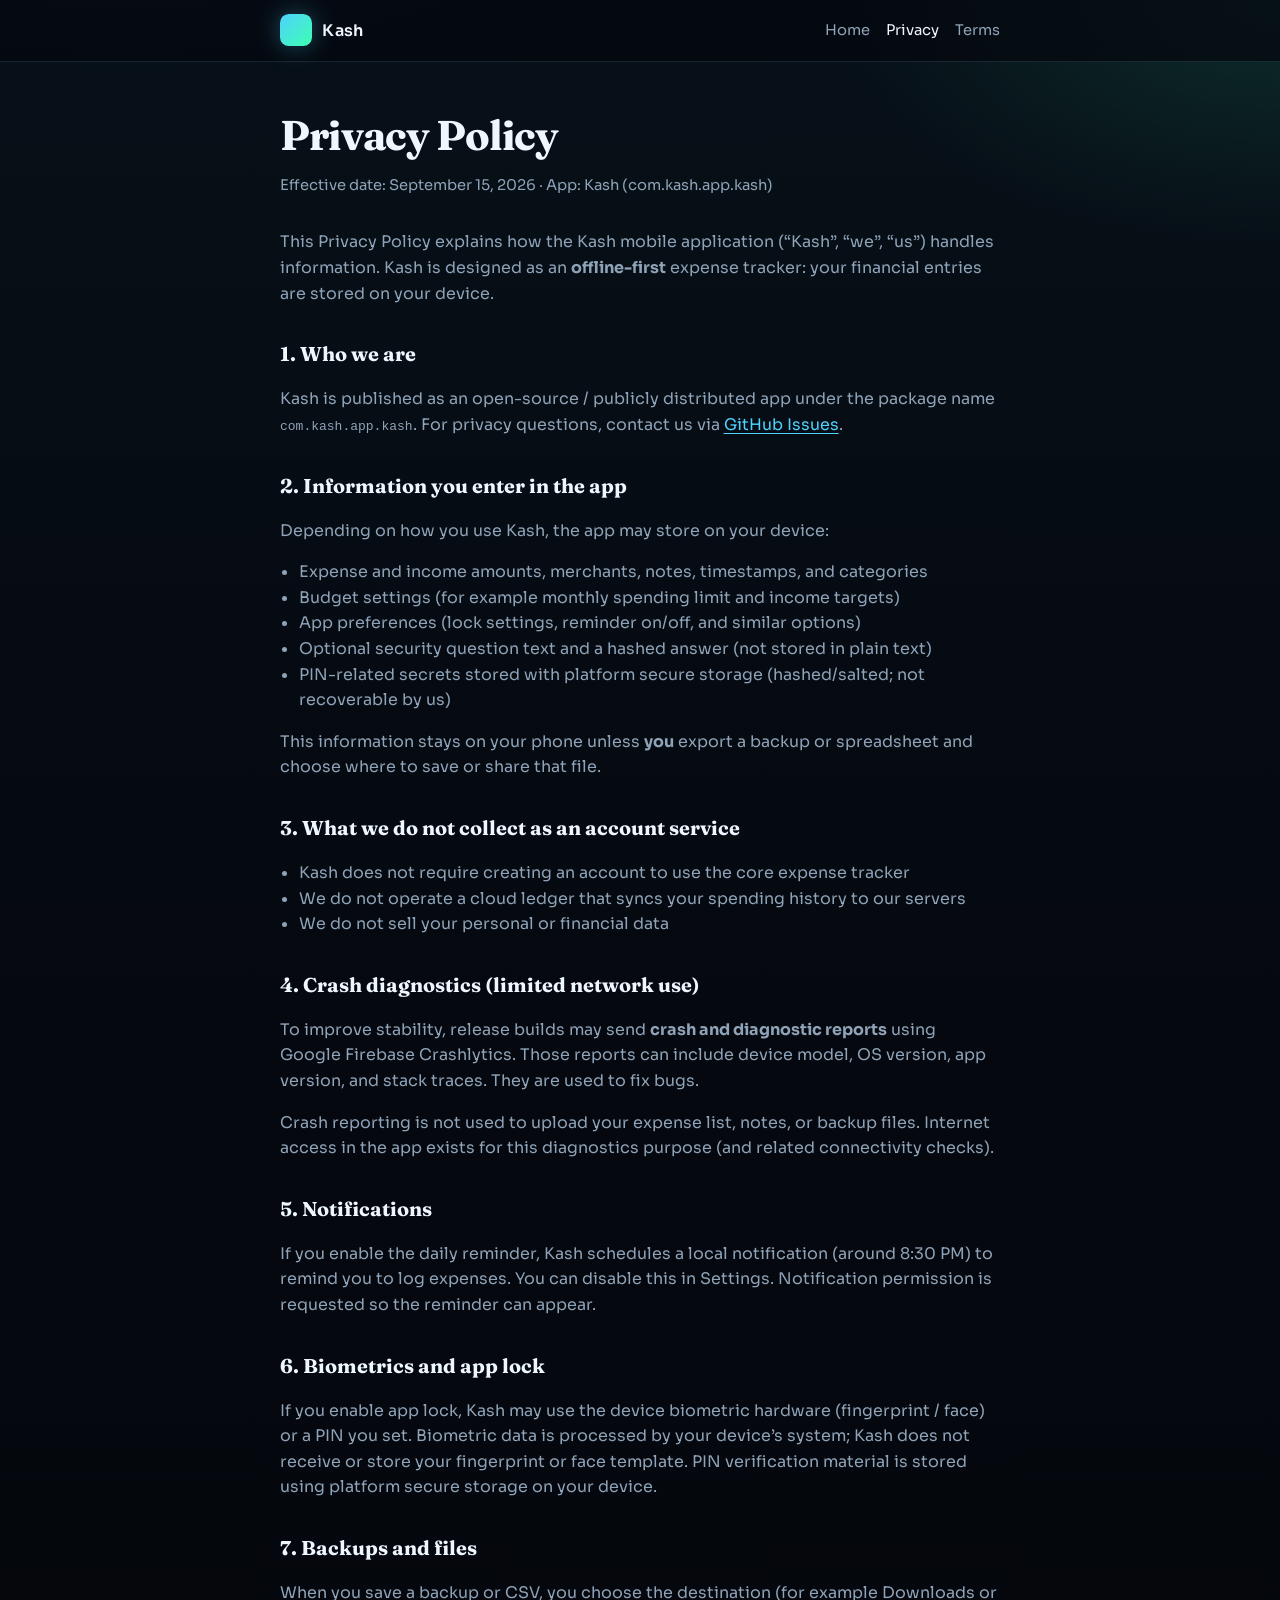
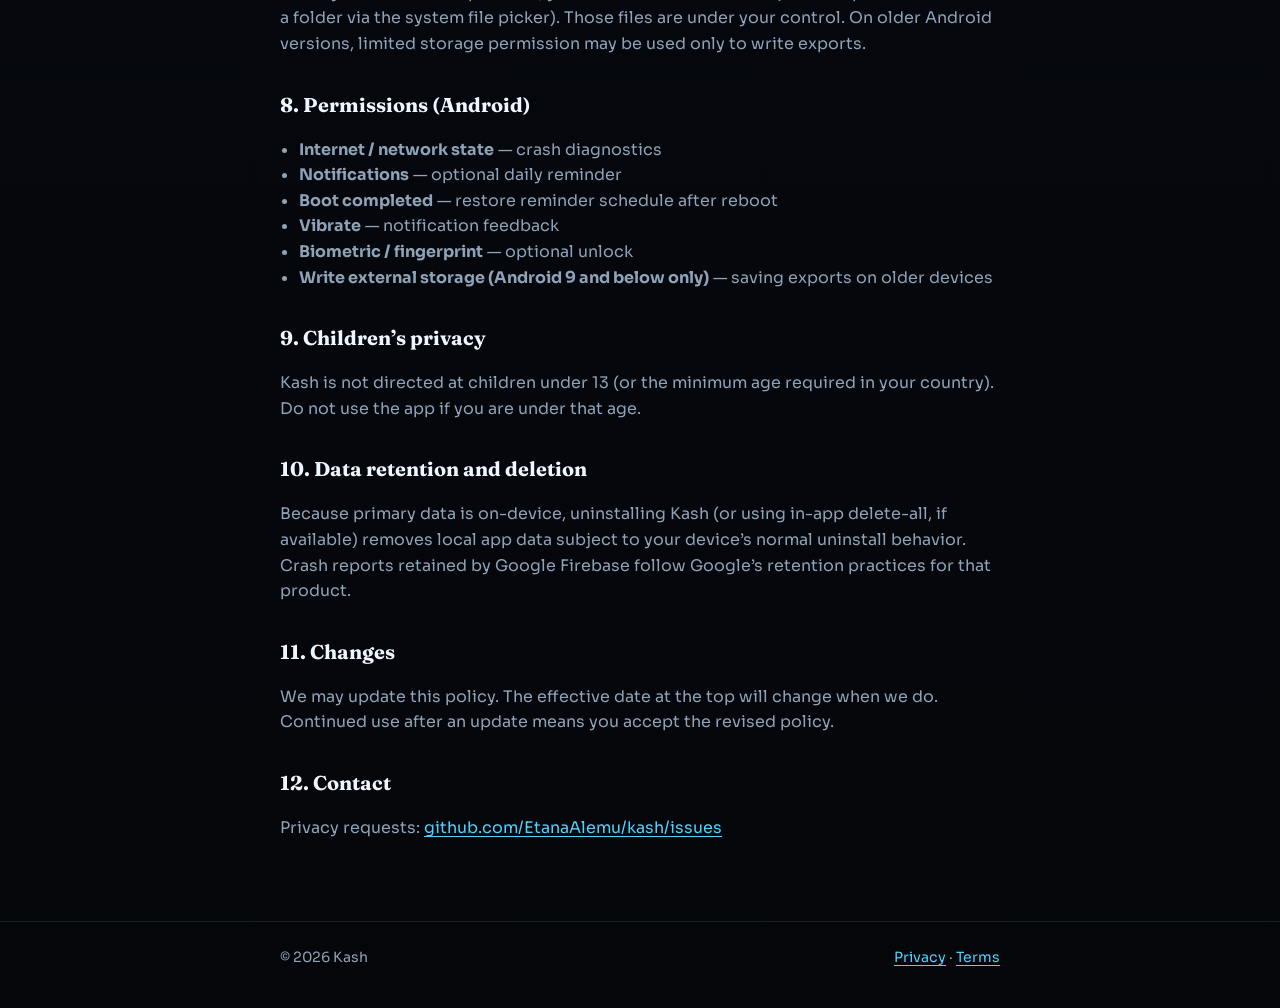
==== docs/privacy.html @ 001a1f01 "Initial public release of Kash with Play Store legal site. Offline expense tracker plus GitHub Pages" ====
<!DOCTYPE html>
<html lang="en">
<head>
  <meta charset="utf-8" />
  <meta name="viewport" content="width=device-width, initial-scale=1" />
  <title>Privacy Policy — Kash</title>
  <meta name="description" content="Privacy Policy for the Kash expense tracker app." />
  <link rel="preconnect" href="https://fonts.googleapis.com" />
  <link rel="preconnect" href="https://fonts.gstatic.com" crossorigin />
  <link href="https://fonts.googleapis.com/css2?family=Fraunces:opsz,wght@9..144,500;9..144,600&family=Sora:wght@400;500;600&display=swap" rel="stylesheet" />
  <link rel="stylesheet" href="styles.css" />
</head>
<body>
  <header class="site-header">
    <div class="wrap nav">
      <a class="brand" href="./">
        <span class="brand-mark" aria-hidden="true"></span>
        Kash
      </a>
      <nav class="nav-links" aria-label="Primary">
        <a href="./">Home</a>
        <a href="./privacy.html" aria-current="page">Privacy</a>
        <a href="./terms.html">Terms</a>
      </nav>
    </div>
  </header>

  <main class="wrap legal">
    <h1>Privacy Policy</h1>
    <p class="meta">Effective date: September 15, 2026 · App: Kash (com.kash.app.kash)</p>

    <p>
      This Privacy Policy explains how the Kash mobile application (“Kash”, “we”, “us”)
      handles information. Kash is designed as an <strong>offline-first</strong> expense tracker:
      your financial entries are stored on your device.
    </p>

    <h2>1. Who we are</h2>
    <p>
      Kash is published as an open-source / publicly distributed app under the package name
      <code>com.kash.app.kash</code>. For privacy questions, contact us via
      <a href="https://github.com/EtanaAlemu/kash/issues">GitHub Issues</a>.
    </p>

    <h2>2. Information you enter in the app</h2>
    <p>Depending on how you use Kash, the app may store on your device:</p>
    <ul>
      <li>Expense and income amounts, merchants, notes, timestamps, and categories</li>
      <li>Budget settings (for example monthly spending limit and income targets)</li>
      <li>App preferences (lock settings, reminder on/off, and similar options)</li>
      <li>Optional security question text and a hashed answer (not stored in plain text)</li>
      <li>PIN-related secrets stored with platform secure storage (hashed/salted; not recoverable by us)</li>
    </ul>
    <p>
      This information stays on your phone unless <strong>you</strong> export a backup or spreadsheet
      and choose where to save or share that file.
    </p>

    <h2>3. What we do not collect as an account service</h2>
    <ul>
      <li>Kash does not require creating an account to use the core expense tracker</li>
      <li>We do not operate a cloud ledger that syncs your spending history to our servers</li>
      <li>We do not sell your personal or financial data</li>
    </ul>

    <h2>4. Crash diagnostics (limited network use)</h2>
    <p>
      To improve stability, release builds may send <strong>crash and diagnostic reports</strong>
      using Google Firebase Crashlytics. Those reports can include device model, OS version,
      app version, and stack traces. They are used to fix bugs.
    </p>
    <p>
      Crash reporting is not used to upload your expense list, notes, or backup files.
      Internet access in the app exists for this diagnostics purpose (and related connectivity checks).
    </p>

    <h2>5. Notifications</h2>
    <p>
      If you enable the daily reminder, Kash schedules a local notification (around 8:30 PM)
      to remind you to log expenses. You can disable this in Settings. Notification permission
      is requested so the reminder can appear.
    </p>

    <h2>6. Biometrics and app lock</h2>
    <p>
      If you enable app lock, Kash may use the device biometric hardware (fingerprint / face)
      or a PIN you set. Biometric data is processed by your device’s system; Kash does not receive
      or store your fingerprint or face template. PIN verification material is stored using
      platform secure storage on your device.
    </p>

    <h2>7. Backups and files</h2>
    <p>
      When you save a backup or CSV, you choose the destination (for example Downloads or a folder
      via the system file picker). Those files are under your control. On older Android versions,
      limited storage permission may be used only to write exports.
    </p>

    <h2>8. Permissions (Android)</h2>
    <ul>
      <li><strong>Internet / network state</strong> — crash diagnostics</li>
      <li><strong>Notifications</strong> — optional daily reminder</li>
      <li><strong>Boot completed</strong> — restore reminder schedule after reboot</li>
      <li><strong>Vibrate</strong> — notification feedback</li>
      <li><strong>Biometric / fingerprint</strong> — optional unlock</li>
      <li><strong>Write external storage (Android 9 and below only)</strong> — saving exports on older devices</li>
    </ul>

    <h2>9. Children’s privacy</h2>
    <p>
      Kash is not directed at children under 13 (or the minimum age required in your country).
      Do not use the app if you are under that age.
    </p>

    <h2>10. Data retention and deletion</h2>
    <p>
      Because primary data is on-device, uninstalling Kash (or using in-app delete-all, if available)
      removes local app data subject to your device’s normal uninstall behavior.
      Crash reports retained by Google Firebase follow Google’s retention practices for that product.
    </p>

    <h2>11. Changes</h2>
    <p>
      We may update this policy. The effective date at the top will change when we do.
      Continued use after an update means you accept the revised policy.
    </p>

    <h2>12. Contact</h2>
    <p>
      Privacy requests: <a href="https://github.com/EtanaAlemu/kash/issues">github.com/EtanaAlemu/kash/issues</a>
    </p>
  </main>

  <footer class="site-footer">
    <div class="wrap">
      <span>© <span id="y"></span> Kash</span>
      <span>
        <a href="./privacy.html">Privacy</a>
        ·
        <a href="./terms.html">Terms</a>
      </span>
    </div>
  </footer>
  <script>document.getElementById("y").textContent = new Date().getFullYear();</script>
</body>
</html>
---- docs/styles.css ----
:root {
  --bg: #05080f;
  --bg-elevated: #0c1420;
  --ink: #eef6ff;
  --muted: #8fa3b8;
  --line: rgba(143, 196, 255, 0.14);
  --mint: #3dffb0;
  --cyan: #4fd2ff;
  --danger: #ff6b6b;
  --max: 720px;
  --font-display: "Fraunces", "Iowan Old Style", Georgia, serif;
  --font-body: "Sora", "Avenir Next", "Segoe UI", sans-serif;
}

* {
  box-sizing: border-box;
}

html {
  scroll-behavior: smooth;
}

body {
  margin: 0;
  min-height: 100vh;
  color: var(--ink);
  font-family: var(--font-body);
  background:
    radial-gradient(1200px 600px at 10% -10%, rgba(79, 210, 255, 0.18), transparent 55%),
    radial-gradient(900px 500px at 100% 0%, rgba(61, 255, 176, 0.12), transparent 50%),
    linear-gradient(180deg, #071018 0%, var(--bg) 40%, #04060a 100%);
  line-height: 1.6;
}

a {
  color: var(--cyan);
  text-decoration-thickness: 1px;
  text-underline-offset: 0.18em;
}

a:hover {
  color: var(--mint);
}

.wrap {
  width: min(100% - 2rem, var(--max));
  margin-inline: auto;
}

.site-header {
  position: sticky;
  top: 0;
  z-index: 10;
  backdrop-filter: blur(14px);
  background: rgba(5, 8, 15, 0.72);
  border-bottom: 1px solid var(--line);
}

.nav {
  display: flex;
  align-items: center;
  justify-content: space-between;
  gap: 1rem;
  padding: 0.9rem 0;
}

.brand {
  display: inline-flex;
  align-items: center;
  gap: 0.65rem;
  color: var(--ink);
  text-decoration: none;
  font-weight: 600;
  letter-spacing: 0.02em;
}

.brand-mark {
  width: 2rem;
  height: 2rem;
  border-radius: 0.55rem;
  background:
    linear-gradient(135deg, var(--cyan), var(--mint));
  box-shadow: 0 0 24px rgba(79, 210, 255, 0.35);
}

.nav-links {
  display: flex;
  gap: 1rem;
  flex-wrap: wrap;
  font-size: 0.92rem;
}

.nav-links a {
  color: var(--muted);
  text-decoration: none;
}

.nav-links a:hover,
.nav-links a[aria-current="page"] {
  color: var(--ink);
}

.hero {
  padding: 4.5rem 0 3rem;
}

.hero h1 {
  margin: 0 0 0.75rem;
  font-family: var(--font-display);
  font-size: clamp(2.4rem, 6vw, 3.6rem);
  font-weight: 560;
  letter-spacing: -0.03em;
  line-height: 1.05;
  background: linear-gradient(105deg, #ffffff 10%, var(--cyan) 55%, var(--mint) 100%);
  -webkit-background-clip: text;
  background-clip: text;
  color: transparent;
}

.hero p {
  margin: 0;
  max-width: 38rem;
  color: var(--muted);
  font-size: 1.05rem;
}

.panel {
  margin: 0 0 1.25rem;
  padding: 1.25rem 1.35rem;
  border: 1px solid var(--line);
  border-radius: 1rem;
  background: rgba(12, 20, 32, 0.72);
}

.panel h2 {
  margin: 0 0 0.5rem;
  font-family: var(--font-display);
  font-size: 1.35rem;
  font-weight: 560;
}

.panel p,
.panel li {
  color: var(--muted);
}

.panel ul {
  margin: 0.5rem 0 0;
  padding-left: 1.15rem;
}

.cta-row {
  display: flex;
  flex-wrap: wrap;
  gap: 0.75rem;
  margin-top: 1.75rem;
}

.btn {
  display: inline-flex;
  align-items: center;
  justify-content: center;
  padding: 0.75rem 1.1rem;
  border-radius: 999px;
  border: 1px solid transparent;
  font-weight: 600;
  text-decoration: none;
  transition: transform 0.15s ease, background 0.15s ease;
}

.btn:hover {
  transform: translateY(-1px);
}

.btn-primary {
  color: #041018;
  background: linear-gradient(120deg, var(--cyan), var(--mint));
}

.btn-ghost {
  color: var(--ink);
  border-color: var(--line);
  background: transparent;
}

.legal {
  padding: 2.5rem 0 4rem;
}

.legal h1 {
  margin: 0 0 0.35rem;
  font-family: var(--font-display);
  font-size: clamp(2rem, 4vw, 2.6rem);
  letter-spacing: -0.02em;
}

.meta {
  margin: 0 0 2rem;
  color: var(--muted);
  font-size: 0.92rem;
}

.legal h2 {
  margin: 2rem 0 0.6rem;
  font-family: var(--font-display);
  font-size: 1.25rem;
}

.legal p,
.legal li {
  color: var(--muted);
}

.legal ul {
  padding-left: 1.2rem;
}

.site-footer {
  border-top: 1px solid var(--line);
  padding: 1.5rem 0 2.5rem;
  color: var(--muted);
  font-size: 0.88rem;
}

.site-footer .wrap {
  display: flex;
  flex-wrap: wrap;
  gap: 0.75rem 1.25rem;
  justify-content: space-between;
}

@media (max-width: 560px) {
  .nav-links {
    gap: 0.7rem;
  }
}
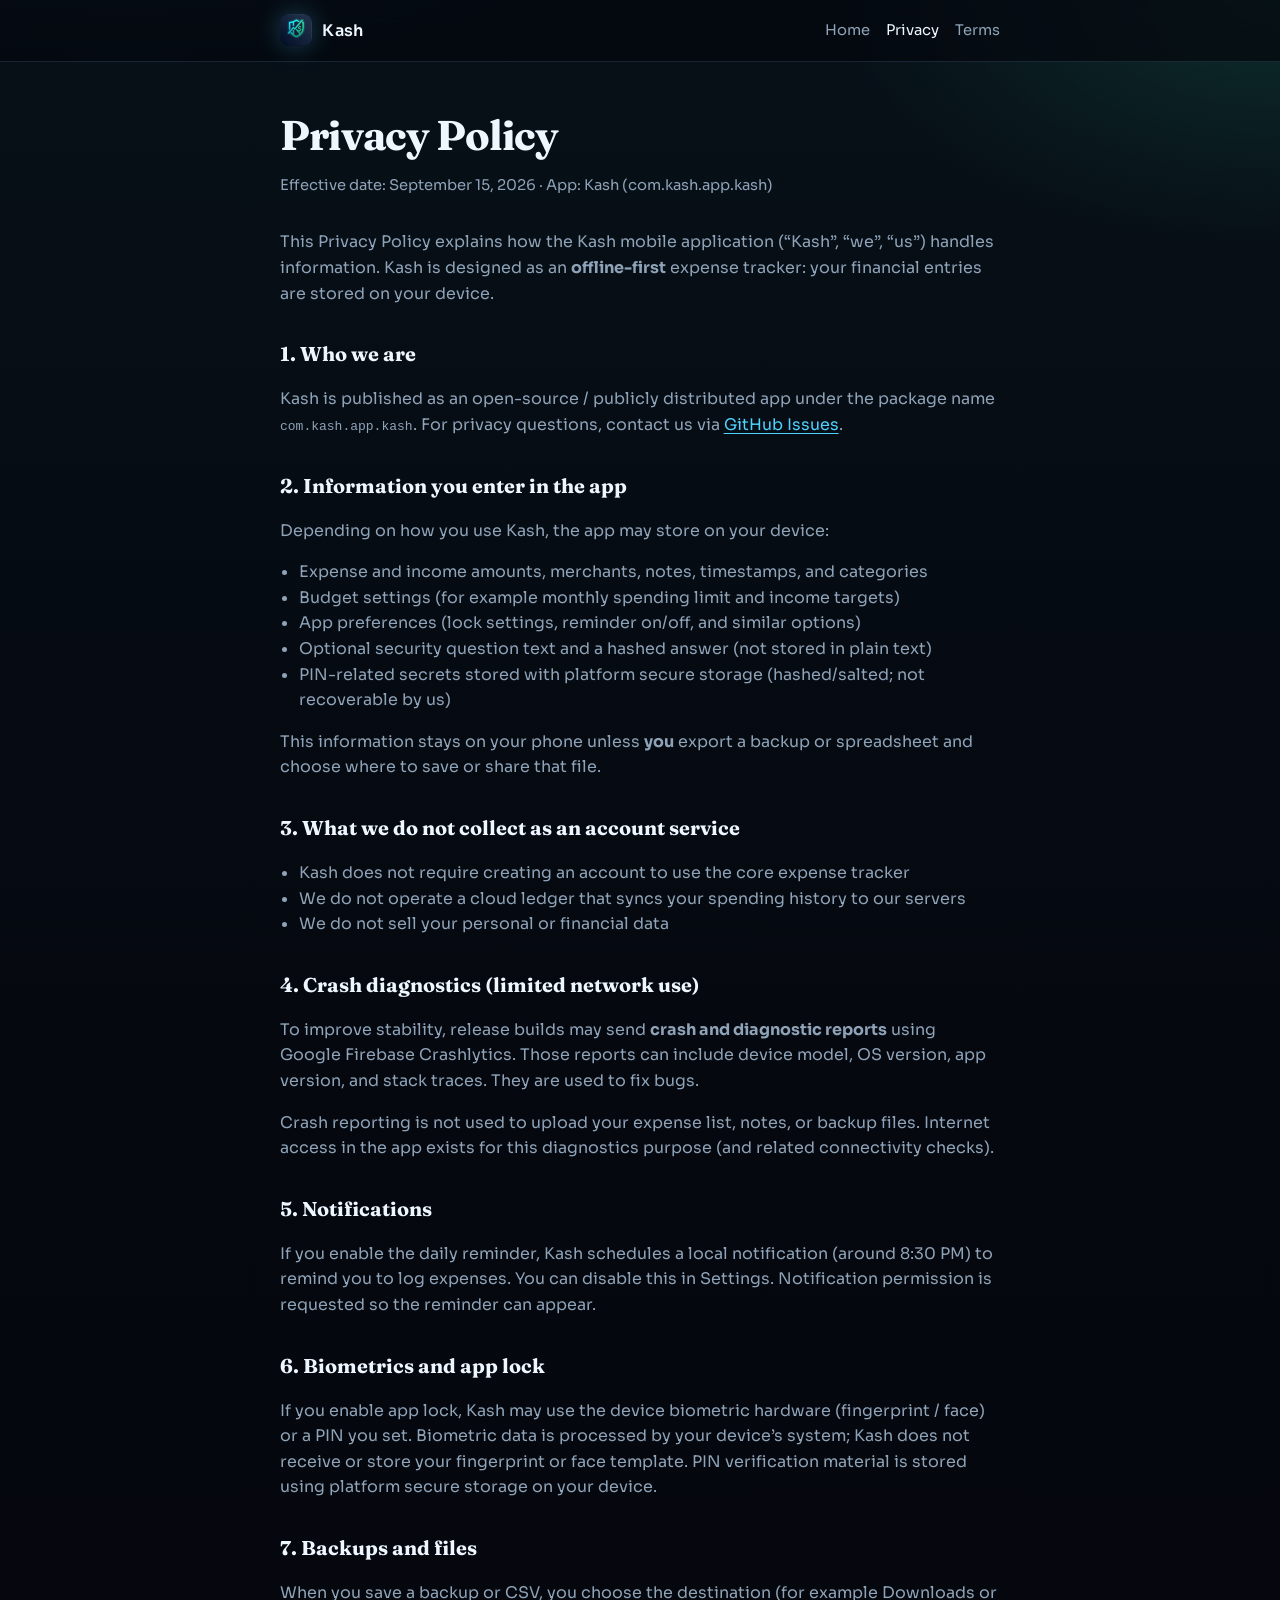
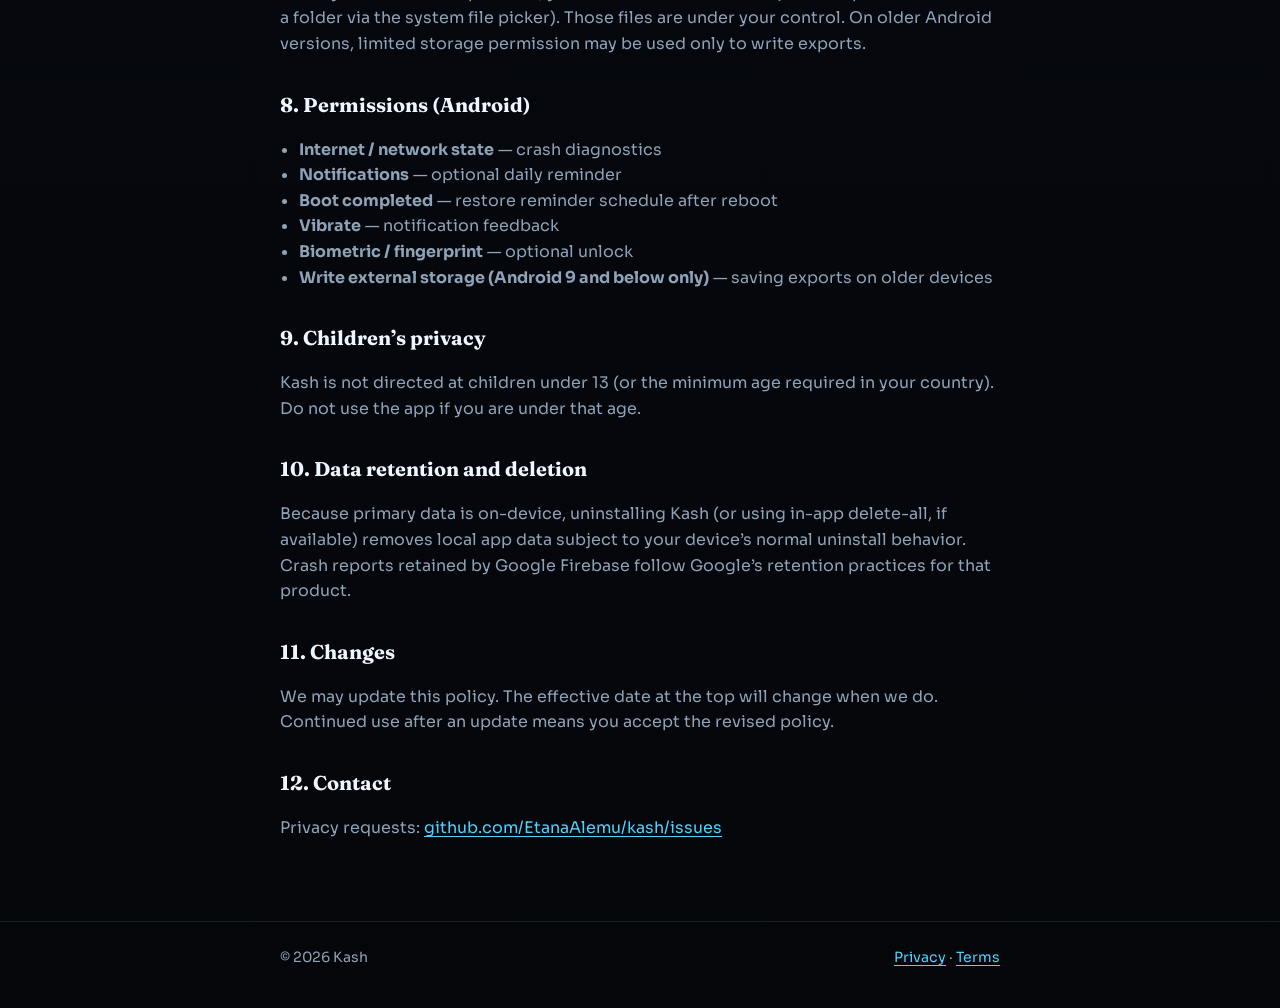
==== commit 6bfa70b8: "Use Kash app icon on the site and regenerate launcher icons. Co-authored-by: Cursor <cursoragent@cur" ====
--- a/docs/privacy.html
+++ b/docs/privacy.html
@@ -9,12 +9,14 @@
   <link rel="preconnect" href="https://fonts.gstatic.com" crossorigin />
   <link href="https://fonts.googleapis.com/css2?family=Fraunces:opsz,wght@9..144,500;9..144,600&family=Sora:wght@400;500;600&display=swap" rel="stylesheet" />
   <link rel="stylesheet" href="styles.css" />
+  <link rel="icon" type="image/png" href="assets/favicon.png" />
+  <link rel="apple-touch-icon" href="assets/icon-192.png" />
 </head>
 <body>
   <header class="site-header">
     <div class="wrap nav">
       <a class="brand" href="./">
-        <span class="brand-mark" aria-hidden="true"></span>
+        <img class="brand-mark" src="assets/app_icon.png" width="32" height="32" alt="" />
         Kash
       </a>
       <nav class="nav-links" aria-label="Primary">
--- a/docs/styles.css
+++ b/docs/styles.css
@@ -78,9 +78,17 @@
   width: 2rem;
   height: 2rem;
   border-radius: 0.55rem;
-  background:
-    linear-gradient(135deg, var(--cyan), var(--mint));
-  box-shadow: 0 0 24px rgba(79, 210, 255, 0.35);
+  object-fit: cover;
+  display: block;
+  box-shadow: 0 0 24px rgba(79, 210, 255, 0.28);
+}
+
+.hero-icon {
+  width: min(7.5rem, 36vw);
+  height: auto;
+  border-radius: 1.35rem;
+  margin: 0 0 1.25rem;
+  box-shadow: 0 18px 50px rgba(0, 0, 0, 0.45), 0 0 40px rgba(79, 210, 255, 0.18);
 }
 
 .nav-links {
